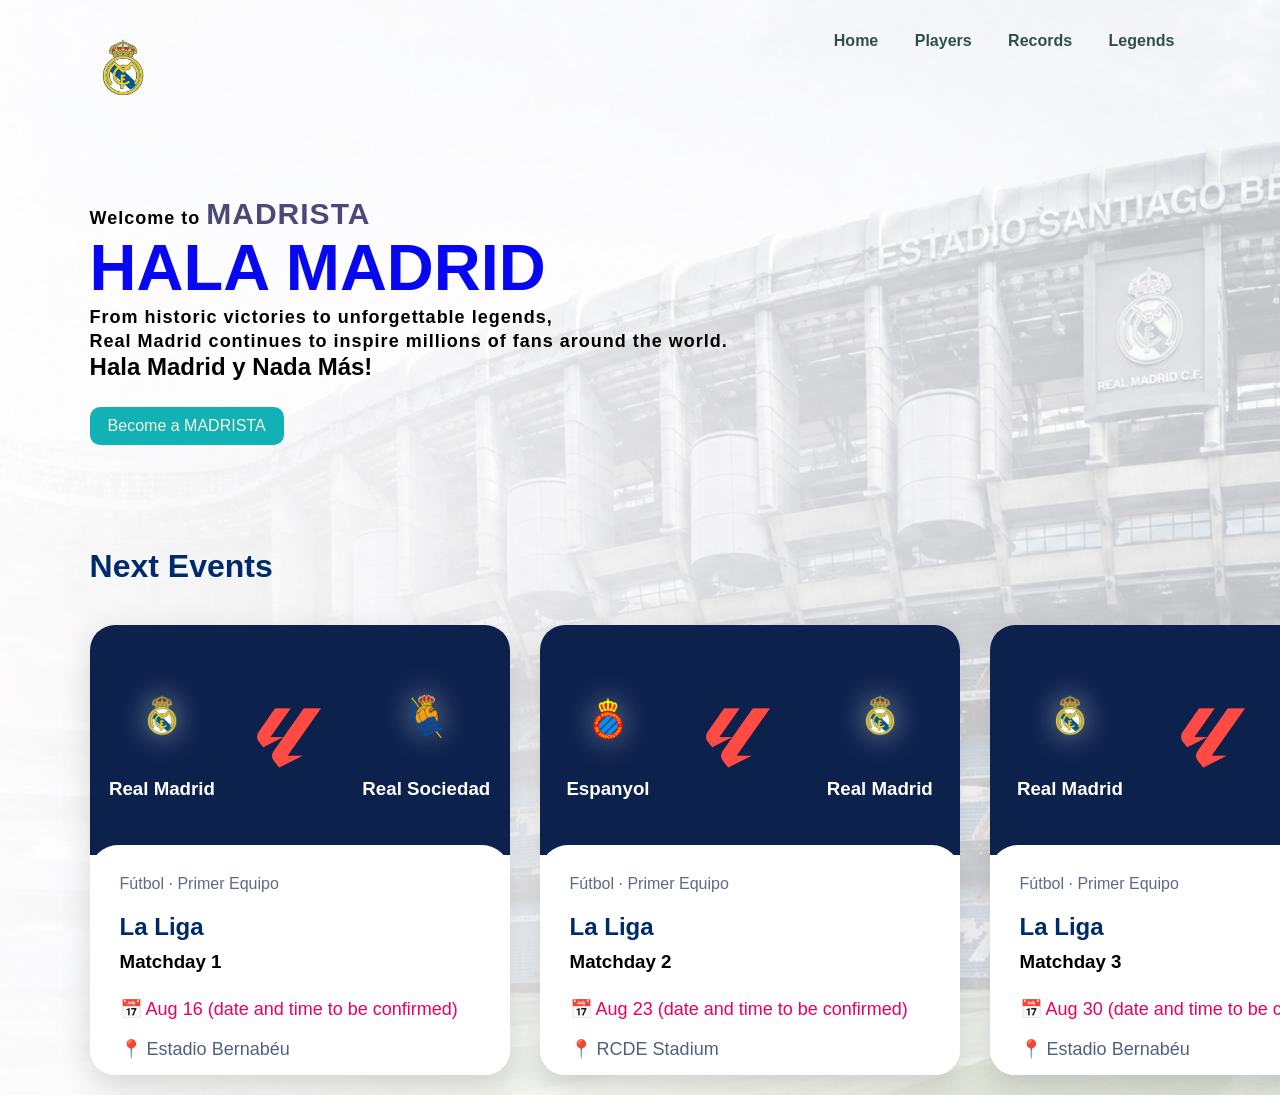
==== index.html @ c313c3e7 "Add files via upload" ====
<!DOCTYPE html>
<html lang="en">
<head>
    
    <title>Real Madrid</title>
    <link rel="stylesheet" href="index.css">
</head>
<body>
    <div class="main">
        <div class="navbar">
            <img src="realmadrid.png" class="logo">
            <ul>
                <li><a href="index.html">Home</a></li>
                <li><a href="players.html">Players</a></li>
                <li><a href="records.html">Records</a></li>
                <li><a href="legends.html">Legends</a></li>
                
            </ul>

        </div>
        <div class="info">
            <h3>Welcome to <span> MADRISTA</span></h3>
            <h1>HALA MADRID</h1>
            <h3>From historic victories to unforgettable legends,<br> Real Madrid continues to inspire millions of fans around the world. </h3>
            <h2>Hala Madrid y Nada Más!</h2>
            <a href="https://madridistas.com/en-US/madridistas/landing" target="_blank">Become a MADRISTA</a>

        </div>

        <div class="news">
            <h1>Next Events</h1>
            

        </div>
        <div class="card">
            <div class="fixture-card">

                <div class="card-top">

                    <div class="team">
                        <img src="realmadrid.png" alt="">
                        <h3>Real Madrid</h3>
                    </div>

                    <div class="vs">
                        <img src="laliga.png" alt="">
                    </div>

                    <div class="team">
                        <img src="soci.png" alt="">
                        <h3>Real Sociedad</h3>
                    </div>

                </div>

                <div class="card-bottom">

                    <p class="category">Fútbol · Primer Equipo</p>

                    <h2>La Liga</h2>

                    <h3>Matchday 1</h3>

                    <p class="date">
                        📅 Aug 16 (date and time to be confirmed)
                    </p>

                    <p class="location">
                        📍 Estadio Bernabéu
                    </p>

                </div>
            </div>

            
        
            <div class="fixture-card">
                <div class="card-top ">

                    <div class="team">
                        <img src="esp.png" alt="">
                        <h3>Espanyol</h3>
                    </div>

                    <div class="vs">
                        <img src="laliga.png" alt="">
                    </div>

                    <div class="team">
                        <img src="realmadrid.png" alt="">
                        <h3>Real Madrid</h3>
                    </div>

                </div>

                <div class="card-bottom">

                    <p class="category">Fútbol · Primer Equipo</p>

                    <h2>La Liga</h2>

                    <h3>Matchday 2</h3>

                    <p class="date">
                        📅 Aug 23 (date and time to be confirmed)
                    </p>

                    <p class="location">
                        📍 RCDE Stadium
                    </p>

                </div>
            </div>
            <div class="fixture-card">

                <div class="card-top">

                    <div class="team">
                        <img src="realmadrid.png" alt="">
                        <h3>Real Madrid</h3>
                    </div>

                    <div class="vs">
                        <img src="laliga.png" alt="">
                    </div>

                    <div class="team">
                        <img src="malaga.png" alt="">
                        <h3>Málaga</h3>
                    </div>

                </div>

                <div class="card-bottom">

                    <p class="category">Fútbol · Primer Equipo</p>

                    <h2>La Liga</h2>

                    <h3>Matchday 3</h3>

                    <p class="date">
                        📅 Aug 30 (date and time to be confirmed)
                    </p>

                    <p class="location">
                        📍 Estadio Bernabéu
                    </p>

                </div>
            </div>
            <div class="fixture-card">

                <div class="card-top">

                    <div class="team">
                        <img src="real betis.png" alt="">
                        <h3>Real Betis</h3>
                    </div>

                    <div class="vs">
                        <img src="laliga.png" alt="">
                    </div>

                    <div class="team">
                        <img src="realmadrid.png" alt="">
                        <h3>Real Madrid</h3>
                    </div>

                </div>

                <div class="card-bottom">

                    <p class="category">Fútbol · Primer Equipo</p>

                    <h2>La Liga</h2>

                    <h3>Matchday 4</h3>

                    <p class="date">
                        📅 Sep 6 (date and time to be confirmed)
                    </p>

                    <p class="location">
                        📍 Benito Villamarín Stadium
                    </p>

                </div>
            </div>



        




        </div>

        

        

        

    


    </div>
    
</body>
</html>
---- index.css ----
*{
    margin: 0;
    padding: 0;
}


.main{
    width: 100%;
    background: url(ChatGPT\ Image\ Jul\ 4\,\ 2026\,\ 12_17_06\ PM.png);
    background-position: center;
    background-size: cover;
    height: 100%;
    position: relative;
    font-family: sans-serif;
    
}

.navbar{
    width: 86%;
    display: flex;
    margin: auto;
    padding: 15px 0;
    align-items: center;
    justify-content: space-between;
}


.navbar .logo{
    width: 110px;
    height: auto;
    cursor: pointer;
    margin-top: 2%;
    margin-left: -2%;
}

ul{
    margin-top: -4%;
}

ul li{
    list-style: none;
    display: inline-block;
    padding: 10px 16px;
}

ul li a{
    font-size: 16px;
    font-weight: bold;
    text-decoration: none;
    color: darkslategray;
    margin-top: -3%;
}

.info{
    margin-left: 7%;
    margin-top: 6%;
}

.info h1{
    font-size: 65px;
    color: rgb(7, 7, 242) ;
}

.info h3{
    font-size: 18px;
    letter-spacing: 1px;
    line-height: 24px;
}

.info span{
    color: rgb(76, 73, 121);
    font-size: 30px;
}

.info a{
    text-decoration: none;
    color: beige;
    background: rgb(17, 177, 182);
    margin: 26px 0;
    padding: 10px 18px;
    border-radius: 10px;
    display: inline-block;
}

.info a:hover{
    background: blue;
}

.news{
    margin-left: 7%;
    margin-top: 6%;
    color: #002b6b;
}

.card{
    display: flex;
    gap: 30px;
    overflow-x: auto;      
    overflow-y: hidden;
    flex-wrap: nowrap;     
    padding: 20px 7%;
    scroll-behavior: smooth;
}

.card::-webkit-scrollbar{
    height: 8px;
}

.card::-webkit-scrollbar-thumb{
    background: #888;
    border-radius: 10px;
}
.fixture-card{
    
    flex: 0 0 420px;
    border-radius: 25px;
    overflow: hidden;
    background: white;
    box-shadow: 0 10px 30px rgba(0,0,0,.15);
    margin-top: 20px;
    height: 450px;
}



.card-top{

    background:#0d214d;
    height:230px;

    display:flex;
    justify-content:space-around;
    align-items:center;

    color:white;

}

.team{
    text-align:center;
}

.team img{

    width:80px;
    height:80px;
    object-fit:contain;

    filter:drop-shadow(0 0 15px rgba(255,255,255,.5));
}

.team h3{

    margin-top:15px;
}

.vs img{

    width:70px;
}



.card-bottom{

    background:white;

    padding:30px;

    border-top-left-radius:28px;
    border-top-right-radius:28px;

    margin-top:-10px;

}

.category{

    color:#5d6b83;
    margin-bottom:20px;
}

.card-bottom h2{

    color:#002b6b;
    margin-bottom:10px;
}

.card-bottom h3{

    margin-bottom:25px;
}

.date{

    color:#ea005d;
    font-size:18px;
    margin-bottom:18px;
}

.location{

    color:#50617c;
    font-size:18px;
}
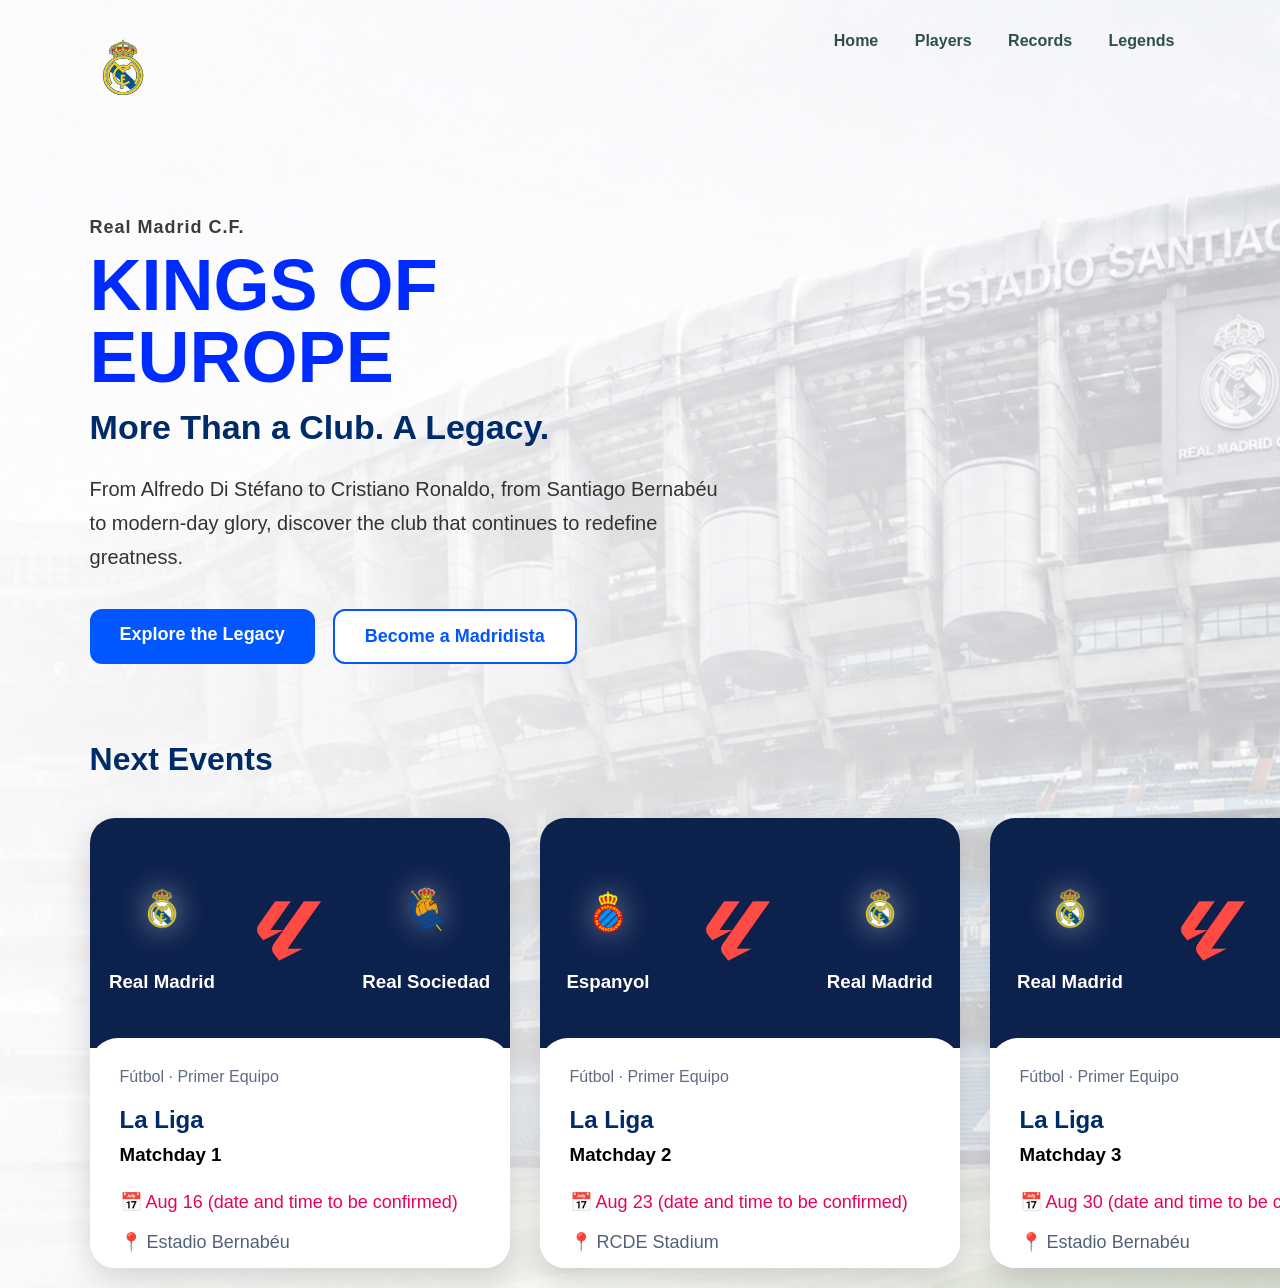
==== commit cf8f5258: "Add files via upload" ====
--- a/index.html
+++ b/index.html
@@ -7,23 +7,42 @@
 </head>
 <body>
     <div class="main">
-        <div class="navbar">
-            <img src="realmadrid.png" class="logo">
-            <ul>
-                <li><a href="index.html">Home</a></li>
-                <li><a href="players.html">Players</a></li>
-                <li><a href="records.html">Records</a></li>
-                <li><a href="legends.html">Legends</a></li>
-                
-            </ul>
-
-        </div>
-        <div class="info">
-            <h3>Welcome to <span> MADRISTA</span></h3>
-            <h1>HALA MADRID</h1>
-            <h3>From historic victories to unforgettable legends,<br> Real Madrid continues to inspire millions of fans around the world. </h3>
-            <h2>Hala Madrid y Nada Más!</h2>
-            <a href="https://madridistas.com/en-US/madridistas/landing" target="_blank">Become a MADRISTA</a>
+                <div class="navbar">
+                    <img src="realmadrid.png" class="logo">
+                    <ul>
+                        <li><a href="index.html">Home</a></li>
+                        <li><a href="players.html">Players</a></li>
+                        <li><a href="records.html">Records</a></li>
+                        <li><a href="legends.html">Legends</a></li>
+                        
+                    </ul>
+
+                </div>
+                <div class="info">
+
+            <h3 class="club">Real Madrid C.F.</h3>
+
+            <h1>KINGS OF EUROPE</h1>
+
+            <h2>More Than a Club. A Legacy.</h2>
+
+            <p>
+                From Alfredo Di Stéfano to Cristiano Ronaldo,
+                from Santiago Bernabéu to modern-day glory,
+                discover the club that continues to redefine greatness.
+            </p>
+
+            <div class="hero-btns">
+                <a href="records.html" class="btn-primary">
+                    Explore the Legacy
+                </a>
+
+                <a href="https://madridistas.com/en-US/madridistas/landing"
+                target="_blank"
+                class="btn-secondary">
+                    Become a Madridista
+                </a>
+            </div>
 
         </div>
 
--- a/index.css
+++ b/index.css
@@ -72,19 +72,78 @@
     font-size: 30px;
 }
 
-.info a{
-    text-decoration: none;
-    color: beige;
-    background: rgb(17, 177, 182);
-    margin: 26px 0;
-    padding: 10px 18px;
-    border-radius: 10px;
-    display: inline-block;
-}
-
-.info a:hover{
-    background: blue;
-}
+.info{
+    margin-left:7%;
+    margin-top:7%;
+    max-width:650px;
+}
+
+.club{
+    color:#3b3b3b;
+    font-size:24px;
+    letter-spacing:2px;
+    margin-bottom:10px;
+}
+
+.info h1{
+    font-size:72px;
+    color:#002bff;
+    font-weight:900;
+    line-height:1;
+    margin-bottom:15px;
+}
+
+.info h2{
+    font-size:34px;
+    color:#002b6b;
+    margin-bottom:25px;
+}
+
+.info p{
+    font-size:20px;
+    line-height:34px;
+    color:#333;
+    margin-bottom:35px;
+}
+
+.hero-btns{
+    display:flex;
+    gap:18px;
+    flex-wrap:wrap;
+}
+
+.hero-btns a{
+    text-decoration:none;
+    padding:15px 30px;
+    border-radius:12px;
+    font-size:18px;
+    font-weight:bold;
+    transition:.3s ease;
+}
+
+.btn-primary{
+    background:#0057ff;
+    color:white;
+}
+
+.btn-primary:hover{
+    background:#003dc2;
+    transform:translateY(-3px);
+}
+
+.btn-secondary{
+    background:white;
+    color:#0057ff;
+    border:2px solid #0057ff;
+}
+
+.btn-secondary:hover{
+    background:#0057ff;
+    color:white;
+    transform:translateY(-3px);
+}
+
+
 
 .news{
     margin-left: 7%;
